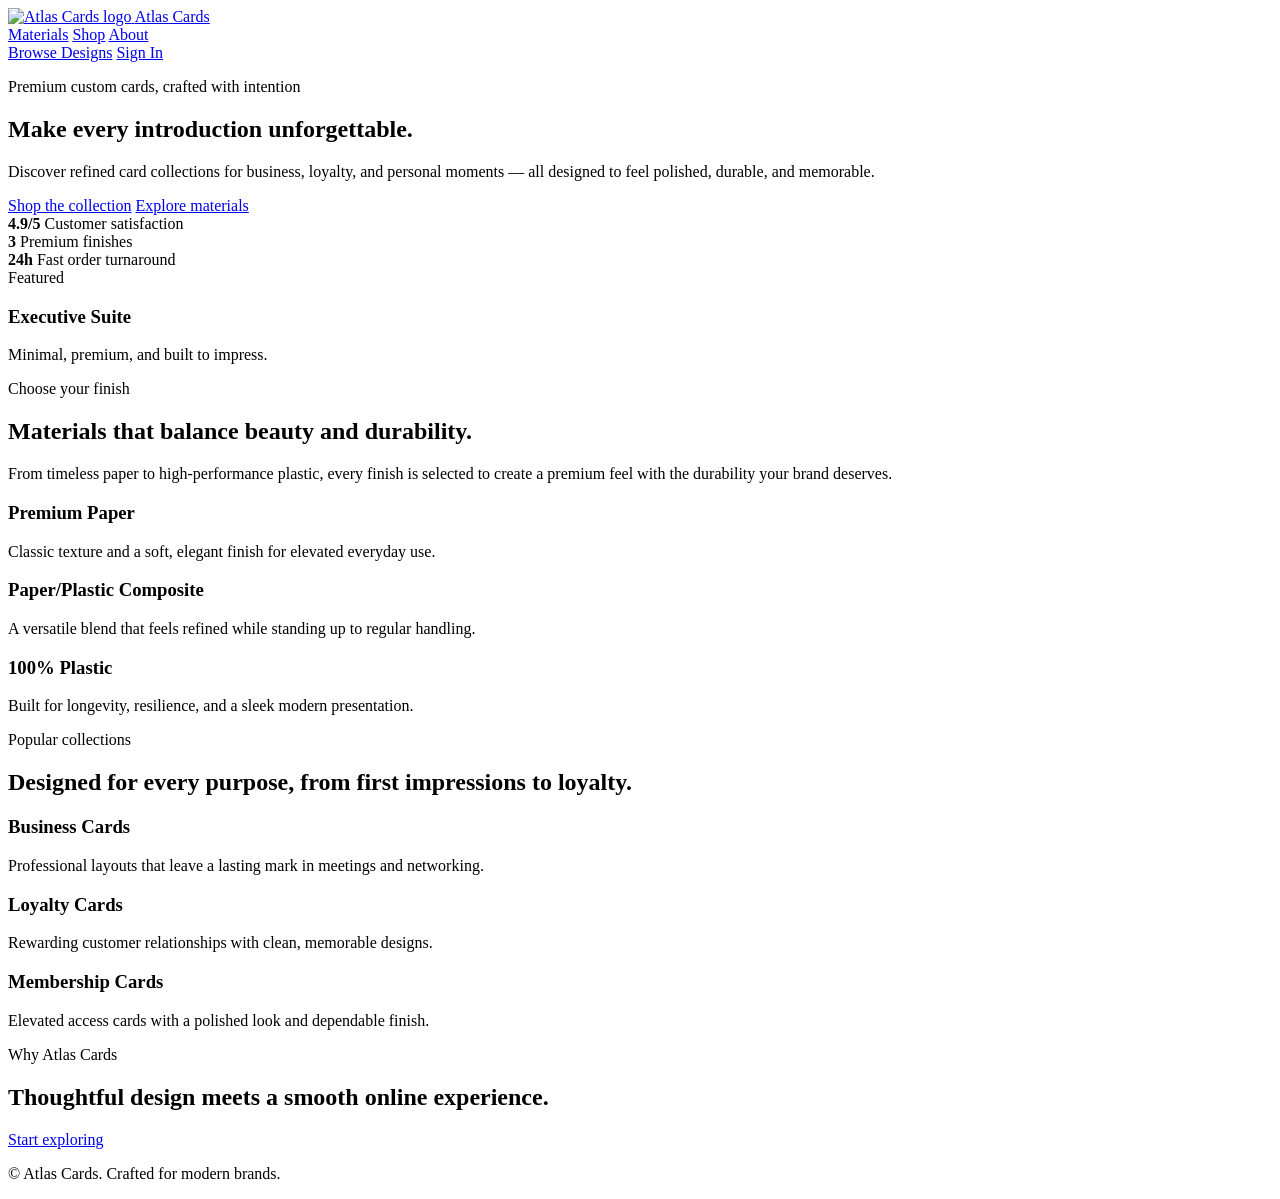
==== pages/index.html @ bb26c8c8 "import and addition of logos" ====
<!DOCTYPE html>
<html lang="en">
  <head>
    <meta charset="UTF-8" />
    <meta name="viewport" content="width=device-width, initial-scale=1.0" />
    <meta
      name="description"
      content="Atlas Cards offers premium custom cards with elegant finishes, modern designs, and a seamless online experience."
    />
    <title>Atlas Cards | Premium Custom Cards</title>
    <link rel="stylesheet" href="css/variables.css" />
    <link rel="stylesheet" href="css/global.css" />
    <link rel="stylesheet" href="css/components.css" />
    <link rel="stylesheet" href="css/home.css" />
  </head>
  <body>
    <header class="site-header">
      <a class="brand" href="index.html" aria-label="Atlas Cards home">
        <img class="brand-logo" src="../assets/logos/atlas-cards-logo.png" alt="Atlas Cards logo" />
        <span>Atlas Cards</span>
      </a>
      <nav class="site-nav" aria-label="Primary navigation">
        <a href="#materials">Materials</a>
        <a href="pages/shop.html">Shop</a>
        <a href="pages/about.html">About</a>
      </nav>
      <div class="header-actions">
        <a class="btn btn-outline" href="pages/shop.html">Browse Designs</a>
        <a class="btn btn-primary" href="pages/login.html">Sign In</a>
      </div>
    </header>

    <main id="top">
      <section class="hero">
        <div class="hero-content">
          <p class="eyebrow">Premium custom cards, crafted with intention</p>
          <h1>Make every introduction unforgettable.</h1>
          <p class="hero-copy">
            Discover refined card collections for business, loyalty, and personal moments — all designed to feel polished, durable, and memorable.
          </p>
          <div class="hero-actions">
            <a class="btn btn-primary" href="pages/shop.html">Shop the collection</a>
            <a class="btn btn-secondary" href="#materials">Explore materials</a>
          </div>
          <div class="hero-stats" aria-label="Highlights">
            <div>
              <strong>4.9/5</strong>
              <span>Customer satisfaction</span>
            </div>
            <div>
              <strong>3</strong>
              <span>Premium finishes</span>
            </div>
            <div>
              <strong>24h</strong>
              <span>Fast order turnaround</span>
            </div>
          </div>
        </div>

        <div class="hero-panel" aria-hidden="true">
          <div class="card-stack">
            <div class="preview-card preview-card-main">
              <span class="chip">Featured</span>
              <h3>Executive Suite</h3>
              <p>Minimal, premium, and built to impress.</p>
            </div>
            <div class="preview-card preview-card-secondary"></div>
            <div class="preview-card preview-card-tertiary"></div>
          </div>
        </div>
      </section>

      <section class="section" id="materials">
        <div class="section-heading">
          <p class="eyebrow">Choose your finish</p>
          <h2>Materials that balance beauty and durability.</h2>
          <p>
            From timeless paper to high-performance plastic, every finish is selected to create a premium feel with the durability your brand deserves.
          </p>
        </div>

        <div class="feature-grid">
          <article class="info-card">
            <h3>Premium Paper</h3>
            <p>Classic texture and a soft, elegant finish for elevated everyday use.</p>
          </article>
          <article class="info-card">
            <h3>Paper/Plastic Composite</h3>
            <p>A versatile blend that feels refined while standing up to regular handling.</p>
          </article>
          <article class="info-card">
            <h3>100% Plastic</h3>
            <p>Built for longevity, resilience, and a sleek modern presentation.</p>
          </article>
        </div>
      </section>

      <section class="section section-alt" id="products">
        <div class="section-heading">
          <p class="eyebrow">Popular collections</p>
          <h2>Designed for every purpose, from first impressions to loyalty.</h2>
        </div>

        <div class="product-grid">
          <article class="product-card">
            <div class="product-visual visual-one"></div>
            <h3>Business Cards</h3>
            <p>Professional layouts that leave a lasting mark in meetings and networking.</p>
          </article>
          <article class="product-card">
            <div class="product-visual visual-two"></div>
            <h3>Loyalty Cards</h3>
            <p>Rewarding customer relationships with clean, memorable designs.</p>
          </article>
          <article class="product-card">
            <div class="product-visual visual-three"></div>
            <h3>Membership Cards</h3>
            <p>Elevated access cards with a polished look and dependable finish.</p>
          </article>
        </div>
      </section>

      <section class="section" id="about">
        <div class="cta-banner">
          <div>
            <p class="eyebrow">Why Atlas Cards</p>
            <h2>Thoughtful design meets a smooth online experience.</h2>
          </div>
          <a class="btn btn-primary" href="pages/about.html">Start exploring</a>
        </div>
      </section>
    </main>

    <footer class="site-footer">
      <p>© <span id="year"></span> Atlas Cards. Crafted for modern brands.</p>
    </footer>

    <script src="js/app.js"></script>
  </body>
</html>
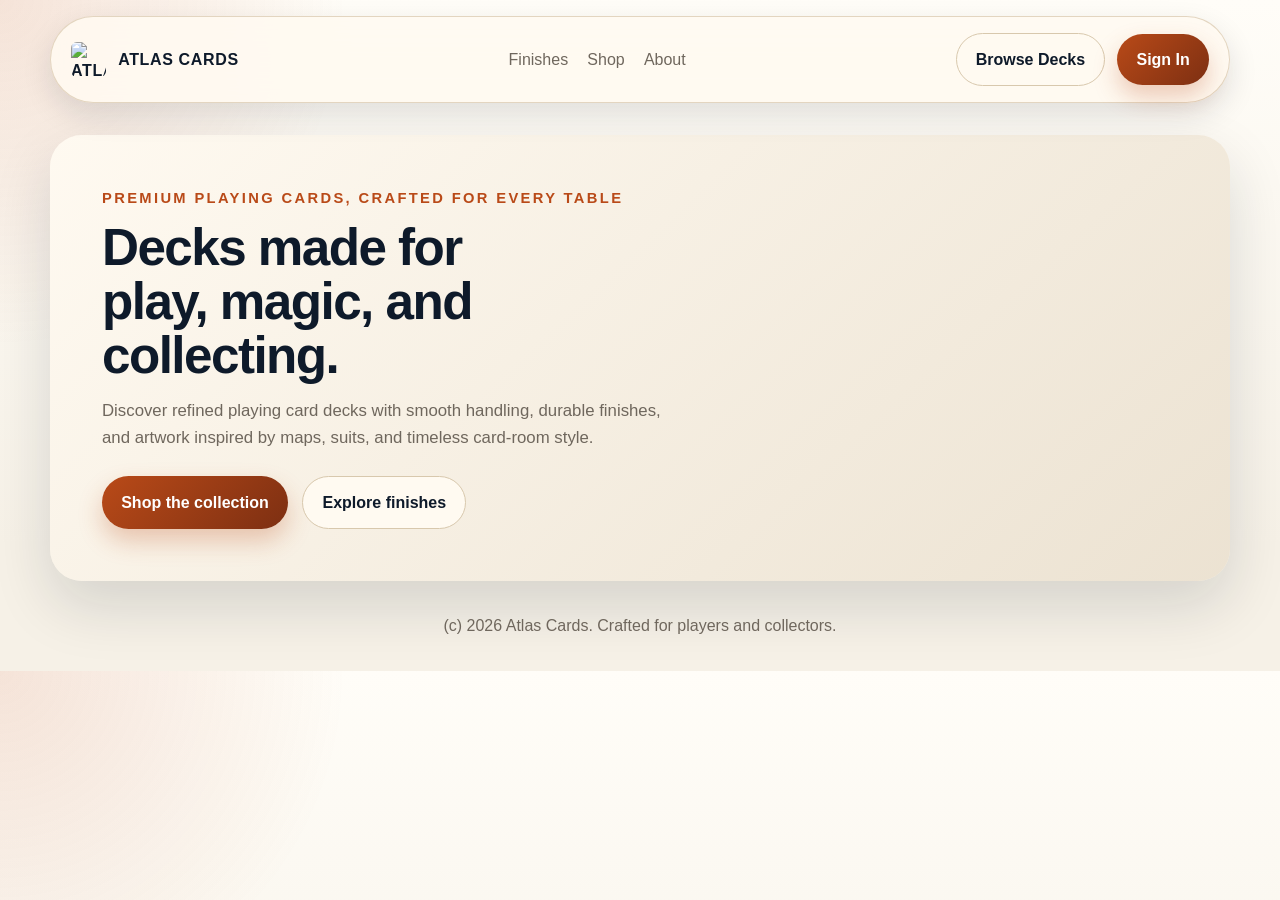
==== commit fa6992c8: "Complete product images and implemented the product checkout pages" ====
--- a/pages/index.html
+++ b/pages/index.html
@@ -5,137 +5,51 @@
     <meta name="viewport" content="width=device-width, initial-scale=1.0" />
     <meta
       name="description"
-      content="Atlas Cards offers premium custom cards with elegant finishes, modern designs, and a seamless online experience."
+      content="Atlas Cards sells premium playing card decks for collectors, magicians, game nights, and everyday card players."
     />
-    <title>Atlas Cards | Premium Custom Cards</title>
-    <link rel="stylesheet" href="css/variables.css" />
-    <link rel="stylesheet" href="css/global.css" />
-    <link rel="stylesheet" href="css/components.css" />
-    <link rel="stylesheet" href="css/home.css" />
+    <title>Atlas Cards | Premium Playing Cards</title>
+    <link rel="stylesheet" href="../css/variables.css" />
+    <link rel="stylesheet" href="../css/global.css" />
+    <link rel="stylesheet" href="../css/components.css" />
+    <link rel="stylesheet" href="../css/home.css" />
   </head>
   <body>
     <header class="site-header">
-      <a class="brand" href="index.html" aria-label="Atlas Cards home">
+      <a class="brand" href="../index.html" aria-label="Atlas Cards home">
         <img class="brand-logo" src="../assets/logos/atlas-cards-logo.png" alt="Atlas Cards logo" />
         <span>Atlas Cards</span>
       </a>
       <nav class="site-nav" aria-label="Primary navigation">
-        <a href="#materials">Materials</a>
-        <a href="pages/shop.html">Shop</a>
-        <a href="pages/about.html">About</a>
+        <a href="../index.html#finishes">Finishes</a>
+        <a href="shop.html">Shop</a>
+        <a href="about.html">About</a>
       </nav>
       <div class="header-actions">
-        <a class="btn btn-outline" href="pages/shop.html">Browse Designs</a>
-        <a class="btn btn-primary" href="pages/login.html">Sign In</a>
+        <a class="btn btn-outline" href="shop.html">Browse Decks</a>
+        <a class="btn btn-primary" href="login.html">Sign In</a>
       </div>
     </header>
 
     <main id="top">
       <section class="hero">
         <div class="hero-content">
-          <p class="eyebrow">Premium custom cards, crafted with intention</p>
-          <h1>Make every introduction unforgettable.</h1>
+          <p class="eyebrow">Premium playing cards, crafted for every table</p>
+          <h1>Decks made for play, magic, and collecting.</h1>
           <p class="hero-copy">
-            Discover refined card collections for business, loyalty, and personal moments — all designed to feel polished, durable, and memorable.
+            Discover refined playing card decks with smooth handling, durable finishes, and artwork inspired by maps, suits, and timeless card-room style.
           </p>
           <div class="hero-actions">
-            <a class="btn btn-primary" href="pages/shop.html">Shop the collection</a>
-            <a class="btn btn-secondary" href="#materials">Explore materials</a>
+            <a class="btn btn-primary" href="shop.html">Shop the collection</a>
+            <a class="btn btn-secondary" href="../index.html#finishes">Explore finishes</a>
           </div>
-          <div class="hero-stats" aria-label="Highlights">
-            <div>
-              <strong>4.9/5</strong>
-              <span>Customer satisfaction</span>
-            </div>
-            <div>
-              <strong>3</strong>
-              <span>Premium finishes</span>
-            </div>
-            <div>
-              <strong>24h</strong>
-              <span>Fast order turnaround</span>
-            </div>
-          </div>
-        </div>
-
-        <div class="hero-panel" aria-hidden="true">
-          <div class="card-stack">
-            <div class="preview-card preview-card-main">
-              <span class="chip">Featured</span>
-              <h3>Executive Suite</h3>
-              <p>Minimal, premium, and built to impress.</p>
-            </div>
-            <div class="preview-card preview-card-secondary"></div>
-            <div class="preview-card preview-card-tertiary"></div>
-          </div>
-        </div>
-      </section>
-
-      <section class="section" id="materials">
-        <div class="section-heading">
-          <p class="eyebrow">Choose your finish</p>
-          <h2>Materials that balance beauty and durability.</h2>
-          <p>
-            From timeless paper to high-performance plastic, every finish is selected to create a premium feel with the durability your brand deserves.
-          </p>
-        </div>
-
-        <div class="feature-grid">
-          <article class="info-card">
-            <h3>Premium Paper</h3>
-            <p>Classic texture and a soft, elegant finish for elevated everyday use.</p>
-          </article>
-          <article class="info-card">
-            <h3>Paper/Plastic Composite</h3>
-            <p>A versatile blend that feels refined while standing up to regular handling.</p>
-          </article>
-          <article class="info-card">
-            <h3>100% Plastic</h3>
-            <p>Built for longevity, resilience, and a sleek modern presentation.</p>
-          </article>
-        </div>
-      </section>
-
-      <section class="section section-alt" id="products">
-        <div class="section-heading">
-          <p class="eyebrow">Popular collections</p>
-          <h2>Designed for every purpose, from first impressions to loyalty.</h2>
-        </div>
-
-        <div class="product-grid">
-          <article class="product-card">
-            <div class="product-visual visual-one"></div>
-            <h3>Business Cards</h3>
-            <p>Professional layouts that leave a lasting mark in meetings and networking.</p>
-          </article>
-          <article class="product-card">
-            <div class="product-visual visual-two"></div>
-            <h3>Loyalty Cards</h3>
-            <p>Rewarding customer relationships with clean, memorable designs.</p>
-          </article>
-          <article class="product-card">
-            <div class="product-visual visual-three"></div>
-            <h3>Membership Cards</h3>
-            <p>Elevated access cards with a polished look and dependable finish.</p>
-          </article>
-        </div>
-      </section>
-
-      <section class="section" id="about">
-        <div class="cta-banner">
-          <div>
-            <p class="eyebrow">Why Atlas Cards</p>
-            <h2>Thoughtful design meets a smooth online experience.</h2>
-          </div>
-          <a class="btn btn-primary" href="pages/about.html">Start exploring</a>
         </div>
       </section>
     </main>
 
     <footer class="site-footer">
-      <p>© <span id="year"></span> Atlas Cards. Crafted for modern brands.</p>
+      <p>(c) <span id="year"></span> Atlas Cards. Crafted for players and collectors.</p>
     </footer>
 
-    <script src="js/app.js"></script>
+    <script src="../js/app.js"></script>
   </body>
 </html>
--- a/css/variables.css
+++ b/css/variables.css
@@ -0,0 +1,17 @@
+:root {
+  --bg: #f6f1e7;
+  --surface: #fffaf1;
+  --surface-alt: #ebe1d0;
+  --text: #0e1a2a;
+  --muted: #6f675d;
+  --accent: #b94a18;
+  --accent-dark: #7d2f12;
+  --secondary: #a48a68;
+  --secondary-dark: #766043;
+  --navy-soft: #182d46;
+  --cream: #fffdf8;
+  --border: #d8c8ad;
+  --shadow: 0 25px 60px rgba(14, 26, 42, 0.14);
+  --accent-shadow: rgba(185, 74, 24, 0.28);
+  --navy-shadow: rgba(14, 26, 42, 0.12);
+}
--- a/css/global.css
+++ b/css/global.css
@@ -0,0 +1,121 @@
+* {
+  box-sizing: border-box;
+}
+
+html {
+  scroll-behavior: smooth;
+}
+
+body {
+  margin: 0;
+  font-family: "Segoe UI", Tahoma, Geneva, Verdana, sans-serif;
+  color: var(--text);
+  background:
+    radial-gradient(circle at top left, rgba(185, 74, 24, 0.14), transparent 24%),
+    linear-gradient(180deg, var(--cream), var(--bg) 34rem),
+    var(--bg);
+  line-height: 1.6;
+}
+
+a {
+  color: inherit;
+  text-decoration: none;
+}
+
+img {
+  max-width: 100%;
+  display: block;
+}
+
+.site-header {
+  width: min(1180px, calc(100% - 2rem));
+  margin: 1rem auto 0;
+  padding: 1rem 1.25rem;
+  border: 1px solid rgba(216, 200, 173, 0.72);
+  border-radius: 999px;
+  background: rgba(255, 250, 241, 0.9);
+  backdrop-filter: blur(18px);
+  display: flex;
+  align-items: center;
+  justify-content: space-between;
+  gap: 1rem;
+  box-shadow: 0 12px 30px var(--navy-shadow);
+}
+
+.brand {
+  display: inline-flex;
+  align-items: center;
+  gap: 0.75rem;
+  font-weight: 700;
+  letter-spacing: 0.04em;
+  text-transform: uppercase;
+}
+
+.brand-mark {
+  display: grid;
+  place-items: center;
+  width: 2.2rem;
+  height: 2.2rem;
+  border-radius: 50%;
+  background: linear-gradient(135deg, var(--text), var(--navy-soft));
+  color: white;
+}
+
+.brand-logo {
+  width: 2.2rem;
+  height: 2.2rem;
+  display: block;
+  object-fit: contain;
+  border-radius: 6px;
+}
+
+.site-nav {
+  display: flex;
+  gap: 1.2rem;
+  color: var(--muted);
+}
+
+.site-nav a:hover,
+.site-nav a.active {
+  color: var(--accent);
+}
+
+.header-actions {
+  display: flex;
+  gap: 0.75rem;
+  align-items: center;
+}
+
+.btn {
+  display: inline-flex;
+  align-items: center;
+  justify-content: center;
+  padding: 0.8rem 1.2rem;
+  border-radius: 999px;
+  font-weight: 600;
+  transition: transform 180ms ease, box-shadow 180ms ease, background 180ms ease;
+}
+
+.btn:hover {
+  transform: translateY(-2px);
+}
+
+.btn-primary {
+  background: linear-gradient(135deg, var(--accent), var(--accent-dark));
+  color: white;
+  box-shadow: 0 12px 24px var(--accent-shadow);
+}
+
+.btn-secondary,
+.btn-outline {
+  border: 1px solid var(--border);
+  background: var(--surface);
+}
+
+.site-footer {
+  width: min(1180px, calc(100% - 2rem));
+  margin: 2rem auto 3rem;
+  padding-top: 1rem;
+  color: var(--muted);
+  text-align: center;
+}
--- a/css/components.css
+++ b/css/components.css
@@ -0,0 +1,303 @@
+.feature-grid,
+.product-grid {
+  display: grid;
+  gap: 1.2rem;
+  grid-template-columns: repeat(auto-fit, minmax(220px, 1fr));
+  margin-top: 1.5rem;
+}
+
+.info-card,
+.product-card,
+.page-card {
+  padding: 1.25rem;
+  border-radius: 1.2rem;
+  border: 1px solid var(--border);
+  background: rgba(255, 250, 241, 0.92);
+  box-shadow: 0 12px 30px var(--navy-shadow);
+}
+
+.page-shell {
+  width: min(900px, calc(100% - 2rem));
+  margin: 2rem auto 0;
+  padding: 2.2rem;
+  border-radius: 1.5rem;
+  background: rgba(255, 250, 241, 0.96);
+  box-shadow: var(--shadow);
+}
+
+.page-shell h1 {
+  margin-top: 0;
+}
+
+.page-shell-wide {
+  width: min(1180px, calc(100% - 2rem));
+}
+
+.page-shell > .eyebrow {
+  margin-bottom: 0.4rem;
+}
+
+.product-visual {
+  display: block;
+  min-height: 140px;
+  border-radius: 1rem;
+  margin-bottom: 1rem;
+  background: linear-gradient(135deg, var(--surface-alt), var(--secondary));
+  overflow: hidden;
+  border: 1px solid rgba(216, 200, 173, 0.72);
+}
+
+.product-visual img {
+  width: 100%;
+  height: 100%;
+  min-height: inherit;
+  object-fit: cover;
+  transition: transform 220ms ease;
+}
+
+.product-card:hover .product-visual img {
+  transform: scale(1.035);
+}
+
+.visual-one {
+  background: linear-gradient(135deg, var(--surface-alt), var(--secondary));
+}
+
+.visual-two {
+  background: linear-gradient(135deg, var(--accent), #d98045);
+}
+
+.visual-three {
+  background: linear-gradient(135deg, var(--text), var(--navy-soft));
+}
+
+.cta-banner {
+  display: flex;
+  flex-wrap: wrap;
+  justify-content: space-between;
+  align-items: center;
+  gap: 1rem;
+  padding: 1.5rem 1.8rem;
+  border-radius: 1.2rem;
+  background: linear-gradient(135deg, rgba(185, 74, 24, 0.12), rgba(255, 250, 241, 0.92));
+  border: 1px solid var(--border);
+}
+
+.product-meta {
+  margin: 0 0 0.35rem;
+  color: var(--accent);
+  font-size: 0.78rem;
+  font-weight: 700;
+  letter-spacing: 0.08em;
+  text-transform: uppercase;
+}
+
+.spec-list {
+  margin: 1rem 0 0;
+  padding-left: 1.1rem;
+  color: var(--muted);
+}
+
+.spec-list li + li {
+  margin-top: 0.35rem;
+}
+
+.product-footer {
+  display: flex;
+  align-items: center;
+  justify-content: space-between;
+  gap: 1rem;
+  margin-top: 1.2rem;
+}
+
+.product-footer strong {
+  color: var(--text);
+  font-size: 1.25rem;
+}
+
+.text-link {
+  color: var(--accent);
+  font-weight: 700;
+}
+
+.text-link:hover {
+  color: var(--accent-dark);
+}
+
+.btn-small {
+  padding: 0.62rem 0.9rem;
+  font-size: 0.9rem;
+}
+
+.deck-page {
+  width: min(1180px, calc(100% - 2rem));
+  margin: 2rem auto 0;
+}
+
+.deck-hero {
+  display: grid;
+  grid-template-columns: 0.82fr 1.18fr;
+  gap: 2rem;
+  align-items: center;
+  padding: 2rem;
+  border: 1px solid var(--border);
+  border-radius: 1.5rem;
+  background: rgba(255, 250, 241, 0.96);
+  box-shadow: var(--shadow);
+}
+
+.deck-hero h1 {
+  margin: 0;
+  line-height: 1;
+  font-size: clamp(2.2rem, 5vw, 4rem);
+}
+
+.deck-hero p {
+  color: var(--muted);
+}
+
+.deck-showcase {
+  margin: 0;
+  overflow: hidden;
+  border: 1px solid var(--border);
+  border-radius: 1.2rem;
+  background: var(--text);
+}
+
+.deck-showcase img {
+  width: 100%;
+  aspect-ratio: 16 / 10;
+  object-fit: cover;
+}
+
+.deck-actions {
+  display: flex;
+  flex-wrap: wrap;
+  gap: 1rem;
+  align-items: center;
+  margin-top: 1.5rem;
+}
+
+.deck-actions strong {
+  color: var(--text);
+  font-size: 1.7rem;
+}
+
+.deck-section {
+  margin-top: 2rem;
+}
+
+.face-card-grid {
+  display: grid;
+  grid-template-columns: repeat(4, minmax(0, 1fr));
+  gap: 1rem;
+  margin-top: 1rem;
+}
+
+.face-card {
+  min-height: 330px;
+  padding: 1rem;
+  border-radius: 1rem;
+  border: 1px solid var(--border);
+  background: var(--surface);
+  box-shadow: 0 14px 32px var(--navy-shadow);
+  position: relative;
+  overflow: hidden;
+  display: flex;
+  flex-direction: column;
+  justify-content: space-between;
+}
+
+.face-card span {
+  color: inherit;
+  font-size: 2rem;
+  font-weight: 800;
+  line-height: 1;
+}
+
+.face-art {
+  display: grid;
+  place-items: center;
+  min-height: 170px;
+  margin: 1rem 0;
+  border-radius: 0.8rem;
+  border: 1px solid currentColor;
+  color: inherit;
+  font-weight: 800;
+  text-align: center;
+}
+
+.face-art::before {
+  content: "";
+  width: 4rem;
+  height: 4rem;
+  margin-bottom: 0.65rem;
+  display: block;
+  clip-path: polygon(50% 0, 63% 34%, 100% 35%, 70% 56%, 82% 94%, 50% 70%, 18% 94%, 30% 56%, 0 35%, 37% 34%);
+  background: currentColor;
+}
+
+.face-card p {
+  margin: 0;
+  color: inherit;
+  opacity: 0.78;
+}
+
+.explorer-theme .face-card {
+  color: #7d2f12;
+  background:
+    radial-gradient(circle at top right, rgba(164, 138, 104, 0.24), transparent 34%),
+    linear-gradient(180deg, #fffaf1, #ebe1d0);
+}
+
+.crimson-theme .face-card {
+  color: #f04b3f;
+  border-color: rgba(240, 75, 63, 0.32);
+  background:
+    radial-gradient(circle at 50% 20%, rgba(185, 20, 28, 0.28), transparent 36%),
+    linear-gradient(180deg, #171010, #050505);
+}
+
+.crimson-theme .face-card p,
+.crimson-theme .face-art {
+  color: #f2d8d4;
+}
+
+.midnight-theme .face-card {
+  color: #f3e7bd;
+  border-color: rgba(243, 231, 189, 0.35);
+  background:
+    radial-gradient(circle at 20% 18%, rgba(255, 255, 255, 0.24), transparent 2px),
+    radial-gradient(circle at 76% 24%, rgba(255, 255, 255, 0.2), transparent 2px),
+    radial-gradient(circle at 62% 72%, rgba(255, 255, 255, 0.18), transparent 2px),
+    linear-gradient(180deg, #07152a, #030711);
+}
+
+.midnight-theme .face-card p,
+.midnight-theme .face-art {
+  color: #e8edf7;
+}
+
+.king-card .face-art::before {
+  clip-path: polygon(50% 0, 62% 34%, 96% 20%, 76% 58%, 100% 90%, 58% 78%, 50% 100%, 42% 78%, 0 90%, 24% 58%, 4% 20%, 38% 34%);
+}
+
+.queen-card .face-art::before {
+  border-radius: 50%;
+  clip-path: none;
+}
+
+.jack-card .face-art::before {
+  clip-path: polygon(50% 0, 58% 40%, 100% 50%, 58% 60%, 50% 100%, 42% 60%, 0 50%, 42% 40%);
+}
+
+.ace-card .face-art::before {
+  clip-path: polygon(50% 0, 85% 38%, 72% 86%, 50% 100%, 28% 86%, 15% 38%);
+}
+
+@media (max-width: 900px) {
+  .deck-hero,
+  .face-card-grid {
+    grid-template-columns: 1fr;
+  }
+}
--- a/css/home.css
+++ b/css/home.css
@@ -0,0 +1,277 @@
+.hero {
+  width: min(1180px, calc(100% - 2rem));
+  margin: 2rem auto 0;
+  padding: 3.25rem;
+  border-radius: 2rem;
+  background: linear-gradient(135deg, rgba(255, 250, 241, 0.98), rgba(235, 225, 208, 0.92));
+  box-shadow: var(--shadow);
+  display: grid;
+  grid-template-columns: 1.1fr 0.9fr;
+  gap: 2rem;
+  align-items: center;
+}
+
+.eyebrow {
+  margin: 0 0 0.65rem;
+  color: var(--accent);
+  font-size: 0.92rem;
+  font-weight: 700;
+  letter-spacing: 0.16em;
+  text-transform: uppercase;
+}
+
+.hero h1,
+.section-heading h2,
+.cta-banner h2 {
+  margin: 0;
+  line-height: 1.05;
+  letter-spacing: -0.03em;
+}
+
+.hero h1 {
+  font-size: clamp(2.1rem, 4vw, 3.5rem);
+  max-width: 13ch;
+}
+
+.hero-copy,
+.section-heading p,
+.info-card p,
+.product-card p,
+.cta-banner p {
+  color: var(--muted);
+}
+
+.hero-copy {
+  font-size: 1.05rem;
+  max-width: 60ch;
+  margin: 1rem 0 0;
+}
+
+.hero-actions {
+  display: flex;
+  flex-wrap: wrap;
+  gap: 0.9rem;
+  margin-top: 1.5rem;
+}
+
+.hero-stats {
+  display: flex;
+  flex-wrap: wrap;
+  gap: 1rem;
+  margin-top: 1.75rem;
+}
+
+.hero-stats div {
+  min-width: 130px;
+  padding: 0.75rem 0.9rem;
+  border-radius: 1rem;
+  background: var(--surface-alt);
+  border: 1px solid var(--border);
+}
+
+.hero-stats strong {
+  display: block;
+  font-size: 1.05rem;
+}
+
+.hero-stats span {
+  color: var(--muted);
+  font-size: 0.9rem;
+}
+
+.hero-panel {
+  display: grid;
+  place-items: center;
+}
+
+.card-stack {
+  position: relative;
+  width: min(100%, 360px);
+  min-height: 320px;
+}
+
+.preview-card {
+  position: absolute;
+  inset: 0;
+  border-radius: 1.5rem;
+  box-shadow: var(--shadow);
+  border: 1px solid rgba(255, 250, 241, 0.72);
+}
+
+.preview-card-main {
+  z-index: 3;
+  background: linear-gradient(135deg, var(--text), var(--navy-soft));
+  color: white;
+  padding: 1.4rem;
+  transform: rotate(-6deg) translateX(10px);
+}
+
+.preview-card-main h3 {
+  margin: 1.2rem 0 0.35rem;
+  font-size: 1.35rem;
+}
+
+.preview-card-main p {
+  margin: 0;
+  color: rgba(255, 250, 241, 0.82);
+}
+
+.chip {
+  display: inline-block;
+  border-radius: 999px;
+  padding: 0.3rem 0.7rem;
+  font-size: 0.8rem;
+  background: rgba(255, 250, 241, 0.18);
+}
+
+.preview-card-secondary {
+  z-index: 2;
+  background: linear-gradient(135deg, var(--surface-alt), var(--secondary));
+  transform: rotate(12deg) translate(30px, 24px);
+}
+
+.preview-card-tertiary {
+  z-index: 1;
+  background: linear-gradient(135deg, var(--accent), #d98045);
+  transform: rotate(-10deg) translate(-20px, 32px);
+}
+
+.section {
+  width: min(1180px, calc(100% - 2rem));
+  margin: 1.4rem auto 0;
+  padding: 2.2rem 0;
+}
+
+.section-alt {
+  padding-top: 1rem;
+}
+
+.section-heading {
+  max-width: 760px;
+  margin-bottom: 1.4rem;
+}
+
+.section-heading h2 {
+  font-size: clamp(1.6rem, 3vw, 2.25rem);
+  margin-bottom: 0.4rem;
+}
+
+.feature-grid,
+.product-grid {
+  display: grid;
+  gap: 1rem;
+}
+
+.feature-grid {
+  grid-template-columns: repeat(3, minmax(0, 1fr));
+}
+
+.info-card,
+.product-card {
+  padding: 1.3rem;
+  border-radius: 1.25rem;
+  background: rgba(255, 250, 241, 0.92);
+  border: 1px solid var(--border);
+  box-shadow: 0 14px 32px var(--navy-shadow);
+}
+
+.info-card h3,
+.product-card h3 {
+  margin-top: 0;
+  margin-bottom: 0.4rem;
+}
+
+.product-card {
+  display: flex;
+  flex-direction: column;
+}
+
+.product-card .product-footer {
+  margin-top: auto;
+  padding-top: 1.2rem;
+}
+
+.product-grid {
+  grid-template-columns: repeat(3, minmax(0, 1fr));
+}
+
+.product-visual {
+  height: 170px;
+  border-radius: 1rem;
+  margin-bottom: 1rem;
+}
+
+.visual-one {
+  background: linear-gradient(135deg, var(--surface-alt), var(--secondary));
+}
+
+.visual-two {
+  background: linear-gradient(135deg, var(--accent), #d98045);
+}
+
+.visual-three {
+  background: linear-gradient(135deg, var(--text), var(--navy-soft));
+}
+
+.cta-banner {
+  display: flex;
+  align-items: center;
+  justify-content: space-between;
+  gap: 1rem;
+  padding: 1.6rem 1.8rem;
+  border-radius: 1.5rem;
+  background: linear-gradient(135deg, var(--text), var(--navy-soft));
+  color: white;
+  box-shadow: var(--shadow);
+}
+
+.cta-banner .eyebrow {
+  color: #e6c6a8;
+}
+
+.site-footer {
+  width: min(1180px, calc(100% - 2rem));
+  margin: 0 auto 2rem;
+  padding: 1rem 0 0;
+  color: var(--muted);
+  text-align: center;
+}
+
+@media (max-width: 900px) {
+  .hero {
+    grid-template-columns: 1fr;
+    padding: 2rem;
+  }
+
+  .feature-grid,
+  .product-grid {
+    grid-template-columns: 1fr;
+  }
+
+  .cta-banner {
+    flex-direction: column;
+    align-items: flex-start;
+  }
+}
+
+@media (max-width: 700px) {
+  .site-header {
+    flex-wrap: wrap;
+    border-radius: 1.1rem;
+    justify-content: center;
+  }
+
+  .site-nav {
+    order: 3;
+    width: 100%;
+    justify-content: center;
+  }
+
+  .hero {
+    padding: 1.4rem;
+  }
+
+  .hero-stats {
+    flex-direction: column;
+  }
+}
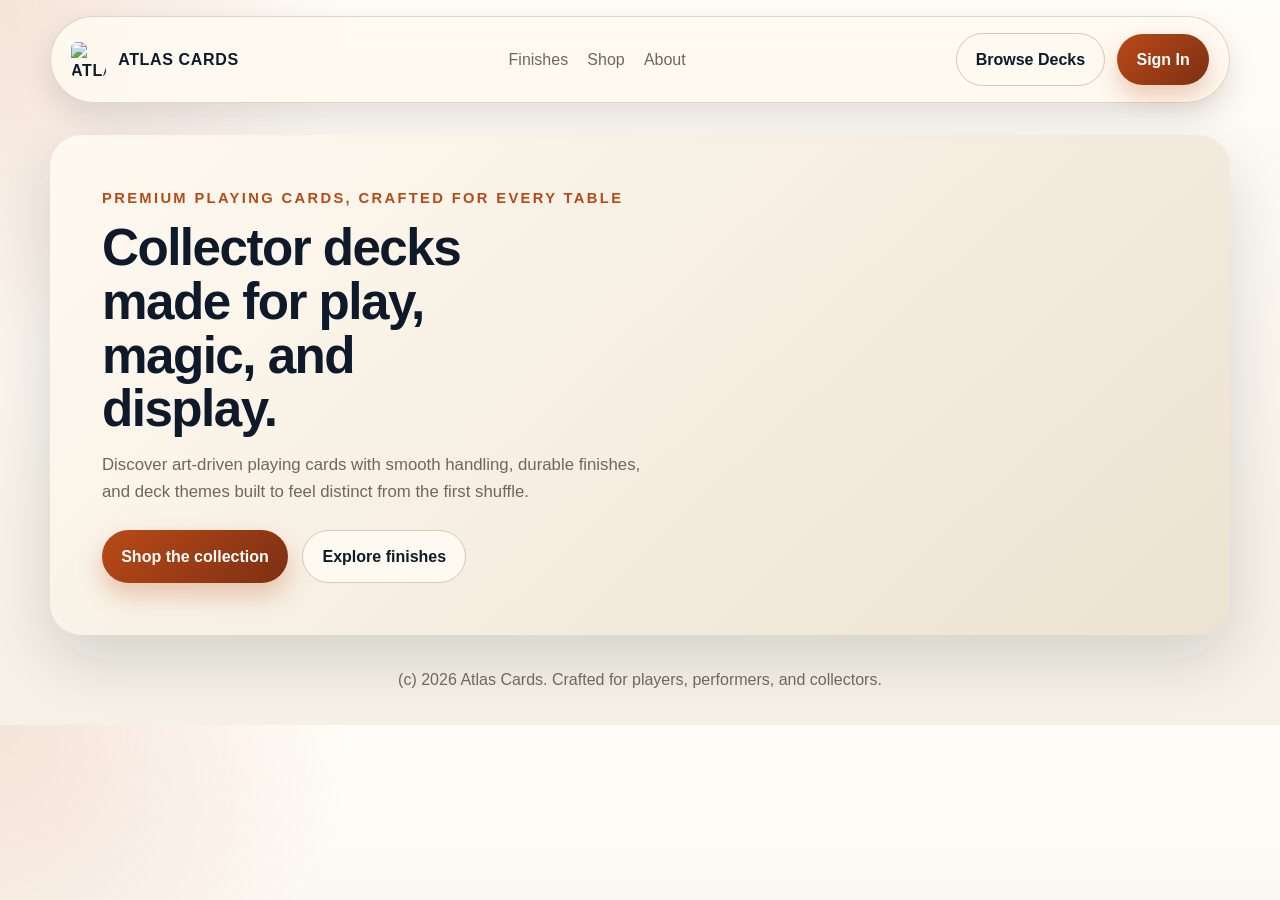
==== commit ad22338f: "Polish of the front page and reworked wording" ====
--- a/pages/index.html
+++ b/pages/index.html
@@ -5,7 +5,7 @@
     <meta name="viewport" content="width=device-width, initial-scale=1.0" />
     <meta
       name="description"
-      content="Atlas Cards sells premium playing card decks for collectors, magicians, game nights, and everyday card players."
+      content="Atlas Cards creates premium playing card decks for collectors, magicians, game nights, and cardistry."
     />
     <title>Atlas Cards | Premium Playing Cards</title>
     <link rel="stylesheet" href="../css/variables.css" />
@@ -34,9 +34,9 @@
       <section class="hero">
         <div class="hero-content">
           <p class="eyebrow">Premium playing cards, crafted for every table</p>
-          <h1>Decks made for play, magic, and collecting.</h1>
+          <h1>Collector decks made for play, magic, and display.</h1>
           <p class="hero-copy">
-            Discover refined playing card decks with smooth handling, durable finishes, and artwork inspired by maps, suits, and timeless card-room style.
+            Discover art-driven playing cards with smooth handling, durable finishes, and deck themes built to feel distinct from the first shuffle.
           </p>
           <div class="hero-actions">
             <a class="btn btn-primary" href="shop.html">Shop the collection</a>
@@ -47,7 +47,7 @@
     </main>
 
     <footer class="site-footer">
-      <p>(c) <span id="year"></span> Atlas Cards. Crafted for players and collectors.</p>
+      <p>(c) <span id="year"></span> Atlas Cards. Crafted for players, performers, and collectors.</p>
     </footer>
 
     <script src="../js/app.js"></script>
--- a/css/home.css
+++ b/css/home.css
@@ -84,6 +84,43 @@
   place-items: center;
 }
 
+.featured-deck {
+  position: relative;
+  display: block;
+  width: min(100%, 520px);
+  overflow: hidden;
+  border: 1px solid rgba(216, 200, 173, 0.72);
+  border-radius: 1.4rem;
+  background: var(--text);
+  box-shadow: var(--shadow);
+}
+
+.featured-deck img {
+  width: 100%;
+  aspect-ratio: 16 / 10;
+  object-fit: cover;
+  transition: transform 260ms ease;
+}
+
+.featured-deck:hover img {
+  transform: scale(1.035);
+}
+
+.featured-badge {
+  position: absolute;
+  left: 1rem;
+  bottom: 1rem;
+  padding: 0.4rem 0.72rem;
+  border-radius: 999px;
+  background: rgba(3, 7, 17, 0.72);
+  color: #f3e7bd;
+  font-size: 0.78rem;
+  font-weight: 800;
+  letter-spacing: 0.08em;
+  text-transform: uppercase;
+  backdrop-filter: blur(10px);
+}
+
 .card-stack {
   position: relative;
   width: min(100%, 360px);
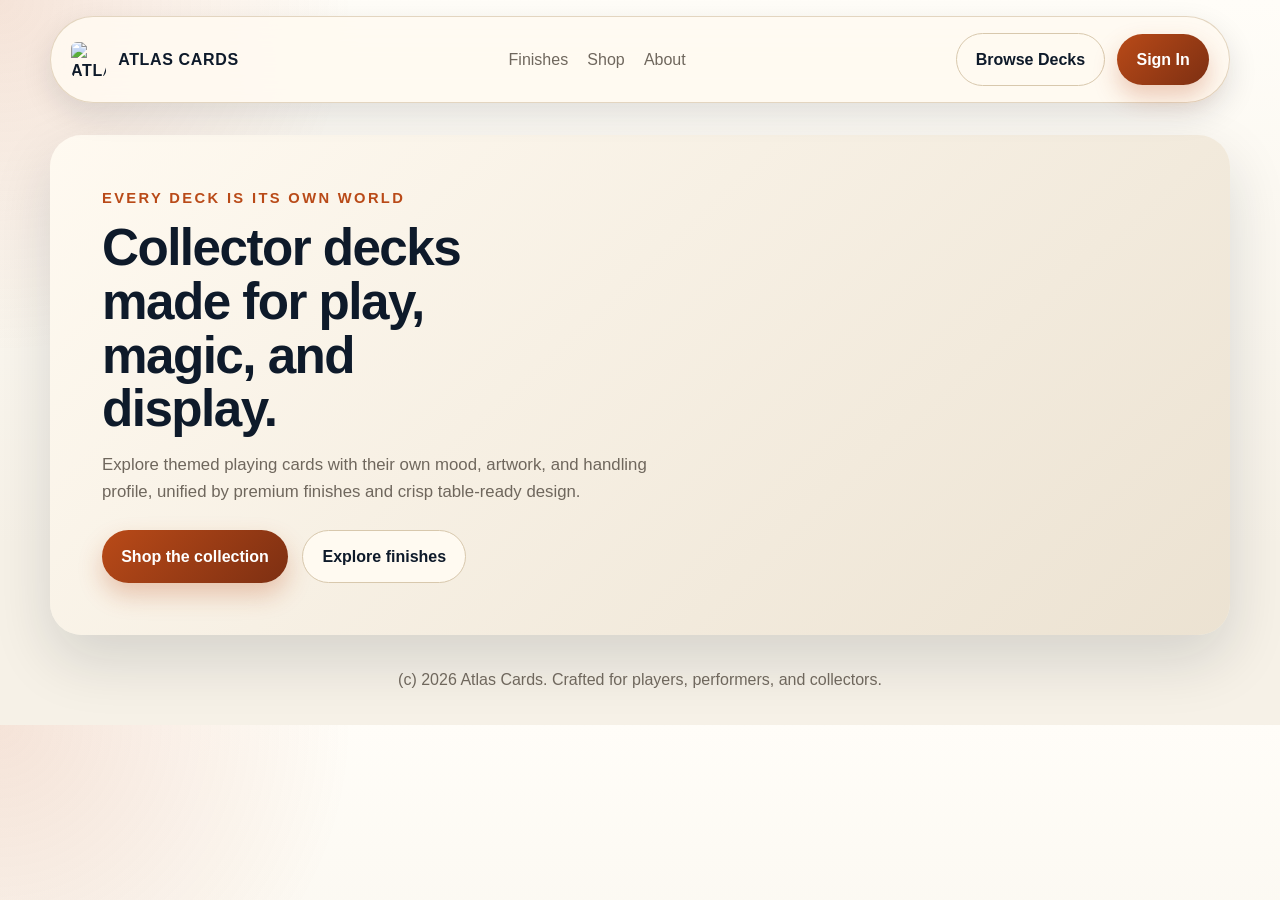
==== commit d9fa6816: "Polish up with card themes" ====
--- a/pages/index.html
+++ b/pages/index.html
@@ -5,7 +5,7 @@
     <meta name="viewport" content="width=device-width, initial-scale=1.0" />
     <meta
       name="description"
-      content="Atlas Cards creates premium playing card decks for collectors, magicians, game nights, and cardistry."
+      content="Atlas Cards creates premium playing card decks where every collection has its own world, artwork, and table feel."
     />
     <title>Atlas Cards | Premium Playing Cards</title>
     <link rel="stylesheet" href="../css/variables.css" />
@@ -33,10 +33,10 @@
     <main id="top">
       <section class="hero">
         <div class="hero-content">
-          <p class="eyebrow">Premium playing cards, crafted for every table</p>
+          <p class="eyebrow">Every deck is its own world</p>
           <h1>Collector decks made for play, magic, and display.</h1>
           <p class="hero-copy">
-            Discover art-driven playing cards with smooth handling, durable finishes, and deck themes built to feel distinct from the first shuffle.
+            Explore themed playing cards with their own mood, artwork, and handling profile, unified by premium finishes and crisp table-ready design.
           </p>
           <div class="hero-actions">
             <a class="btn btn-primary" href="shop.html">Shop the collection</a>
